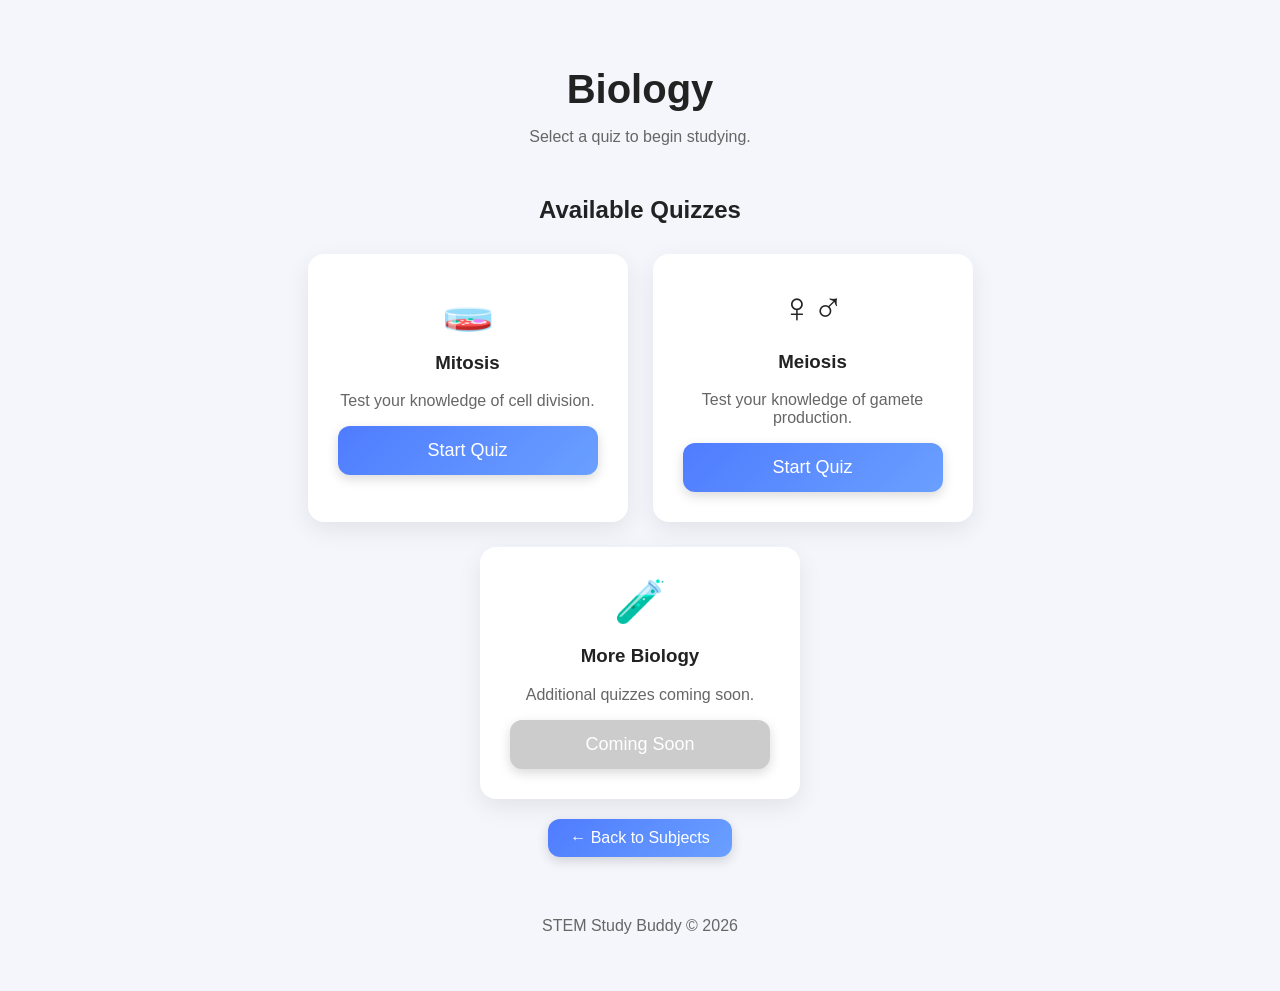
==== biology.html @ d0ca1867 "Overhaul" ====
<!doctype html>

<html lang="en">
  <head>
    <meta charset="UTF-8" />

    <meta name="viewport" content="width=device-width, initial-scale=1.0" />

    <title>Biology | STEM Study Buddy</title>
    <link rel="icon" href="images/favicons/dna.svg" />
    <link rel="stylesheet" href="css/styles.css" />
  </head>

  <body>
    <div class="container">
      <header class="hero">
        <h1>Biology</h1>

        <p>Select a quiz to begin studying.</p>
      </header>

      <h2>Available Quizzes</h2>

      <div class="subject-grid">
        <!-- MITOSIS -->

        <div class="subject-card">
          <div class="subject-icon">🧫</div>

          <h3>Mitosis</h3>

          <p>Test your knowledge of cell division.</p>

          <a href="quiz.html?quiz=biology/mitosis">
            <button class="btn btn-full">Start Quiz</button>
          </a>
        </div>

        <div class="subject-card">
          <div class="subject-icon">♀️♂️</div>

          <h3>Meiosis</h3>

          <p>Test your knowledge of gamete production.</p>

          <a href="quiz.html?quiz=biology/meiosis">
            <button class="btn btn-full">Start Quiz</button>
          </a>
        </div>

        <!-- FUTURE QUIZ -->

        <div class="subject-card">
          <div class="subject-icon">🧪</div>

          <h3>More Biology</h3>

          <p>Additional quizzes coming soon.</p>

          <button class="btn btn-full btn-disabled">Coming Soon</button>
        </div>
      </div>

      <button class="btn btn-small" onclick="location.href = 'index.html'">
        ← Back to Subjects
      </button>

      <footer>
        <p>STEM Study Buddy © 2026</p>
      </footer>
    </div>
  </body>
</html>
---- css/styles.css ----
/* =========================
ROOT THEME VARIABLES
Change colors here only
========================= */

:root{

--primary:#4f7cff;
--primary-light:#6aa0ff;

--inactive:#ccccc8;
--inactive-light:#f5f5f0;

--bg:#f4f6fb;
--card-bg:white;

--text:#222;
--text-light:#666;

--border:#cfd7e6;

--correct:#28c76f;
--incorrect:#ff4d4f;

--radius-lg:16px;
--radius-md:12px;
--radius-sm:8px;

--shadow-card:0 8px 25px rgba(0,0,0,.08);
--shadow-hover:0 15px 35px rgba(0,0,0,.12);
--shadow-btn:0 4px 12px rgba(0,0,0,.15);

--transition:.25s;

}


/* =========================
BASE LAYOUT
========================= */

body{

font-family:
-apple-system,
BlinkMacSystemFont,
"Segoe UI",
Roboto,
sans-serif;

background:var(--bg);

margin:0;

padding:40px;

color:var(--text);

}


.container{

max-width:900px;

margin:auto;

text-align:center;

}


/* =========================
TYPOGRAPHY
========================= */

h1{

font-size:40px;

margin-bottom:10px;

}

h2{

margin-top:40px;

}

p{

color:var(--text-light);

}


/* =========================
HERO
========================= */

.hero{

margin-bottom:50px;

}


/* =========================
SUBJECT GRID
========================= */

.subject-grid{

display:flex;

flex-wrap:wrap;

justify-content:center;

gap:25px;

margin-top:30px;

}


.subject-card{

background:var(--card-bg);

padding:30px;

border-radius:var(--radius-lg);

width:260px;

box-shadow:var(--shadow-card);

transition:var(--transition);

}


.subject-card:hover{

transform:translateY(-6px);

box-shadow:var(--shadow-hover);

}


.subject-icon{

font-size:42px;

margin-bottom:10px;

}


/* =========================
BUTTON SYSTEM
========================= */

.btn{

background:
linear-gradient(
135deg,
var(--primary),
var(--primary-light)
);

color:white;

border:none;

padding:14px 26px;

font-size:18px;

border-radius:var(--radius-md);

cursor:pointer;

box-shadow:var(--shadow-btn);

transition:.2s;

}


.btn:hover{

transform:scale(1.05);

}


.btn:active{

transform:scale(.95);

}


.btn-full{

width:100%;

}


.btn-small{

width:auto;

font-size:16px;

padding:10px 22px;

margin-top:20px;

}


.btn-disabled{

background:#ccc;

cursor:not-allowed;

transform:none;

}


/* =========================
QUIZ AREA
========================= */

.question-area{

margin:40px 0;

display:flex;

justify-content:center;

}


.answer{

display:flex;

flex-direction:column;

align-items:center;

justify-content:center;

background:
linear-gradient(
135deg,
var(--primary),
var(--primary-light)
);

color:white;

padding:24px;

border-radius:var(--radius-lg);

cursor:grab;

min-height:100px;

max-width:600px;

width:100%;

margin:auto;

box-shadow:var(--shadow-btn);

transition:.2s;

gap:10px;

}


.answer.dragging{

opacity:.6;

transform:scale(1.05);

cursor:grabbing;

}


/* prompt container */

#prompt{

display:flex;

flex-direction:column;

align-items:center;

justify-content:center;

gap:12px;

width:100%;

font-size:20px;

font-weight:500;

text-align:center;

}


/* quiz media */

.quiz-image{

max-width:220px;

border-radius:var(--radius-sm);

background:white;

padding:6px;

box-shadow:var(--shadow-card);

}


.image-instruction{

font-size:16px;

opacity:.9;

}


/* =========================
CATEGORY ZONES
========================= */

.categories{

display:flex;

flex-wrap:wrap;

justify-content:center;

gap:15px;

margin-top:30px;

}


.dropzone{

padding:20px;

text-align:center;

border:2px dashed var(--border);

border-radius:var(--radius-md);

font-weight:600;

background:white;

transition:.2s;

max-width:160px;

min-width:140px;

}


.dropzone:hover{

border-color:var(--primary);

background:#e2e6f3;

transform:scale(1.03);

}


.dropzone.dragover{

border-color:var(--primary);

background:#dfe7ff;

transform:scale(1.05);

box-shadow:0 6px 18px rgba(0,0,0,.08);

}


.dropzone.correct{

border-color:var(--correct);

background:#eafff3;

}


.dropzone.incorrect{

border-color:var(--incorrect);

background:#ffecec;

}


/* =========================
PROGRESS
========================= */

.progress-container{

width:100%;

height:10px;

background:#e2e6f3;

border-radius:10px;

overflow:hidden;

margin-bottom:30px;

}


#progress-bar{

height:100%;

width:0%;

background:
linear-gradient(
135deg,
var(--primary),
var(--primary-light)
);

transition:.5s;

}


/* =========================
FEEDBACK
========================= */

#feedback{

margin-top:15px;

font-size:18px;

font-weight:600;

opacity:0;

transition:.3s;

min-height:24px;

}


#feedback.show{

opacity:1;

transform:scale(1.05);

}


/* =========================
SCORE
========================= */

.score{

margin-top:15px;

font-size:18px;

font-weight:600;

}


/* =========================
FINAL SCREEN
========================= */

#final-screen{

margin-top:40px;

}


#final-screen h2{

font-size:28px;

}


#final-screen p{

font-size:22px;

font-weight:600;

}


/* =========================
FOOTER
========================= */

footer{

margin-top:60px;

color:#777;

}


/* =========================
MOBILE
========================= */

@media(max-width:600px){

body{

padding:20px;

}

h1{

font-size:30px;

}

.subject-card{

width:100%;

max-width:320px;

}

.answer{

font-size:18px;

padding:18px;

min-height:90px;

}

.quiz-image{

max-width:180px;

}

.btn{

font-size:16px;

padding:12px;

}

.categories{

gap:10px;

}

.dropzone{

min-width:120px;

padding:16px;

}

}

.dropzone.dragover{

border-color:var(--primary);

background:linear-gradient(
135deg,
#e8edff,
#dfe7ff
);

transform:scale(1.06);

box-shadow:0 10px 22px rgba(79,124,255,.25);

}
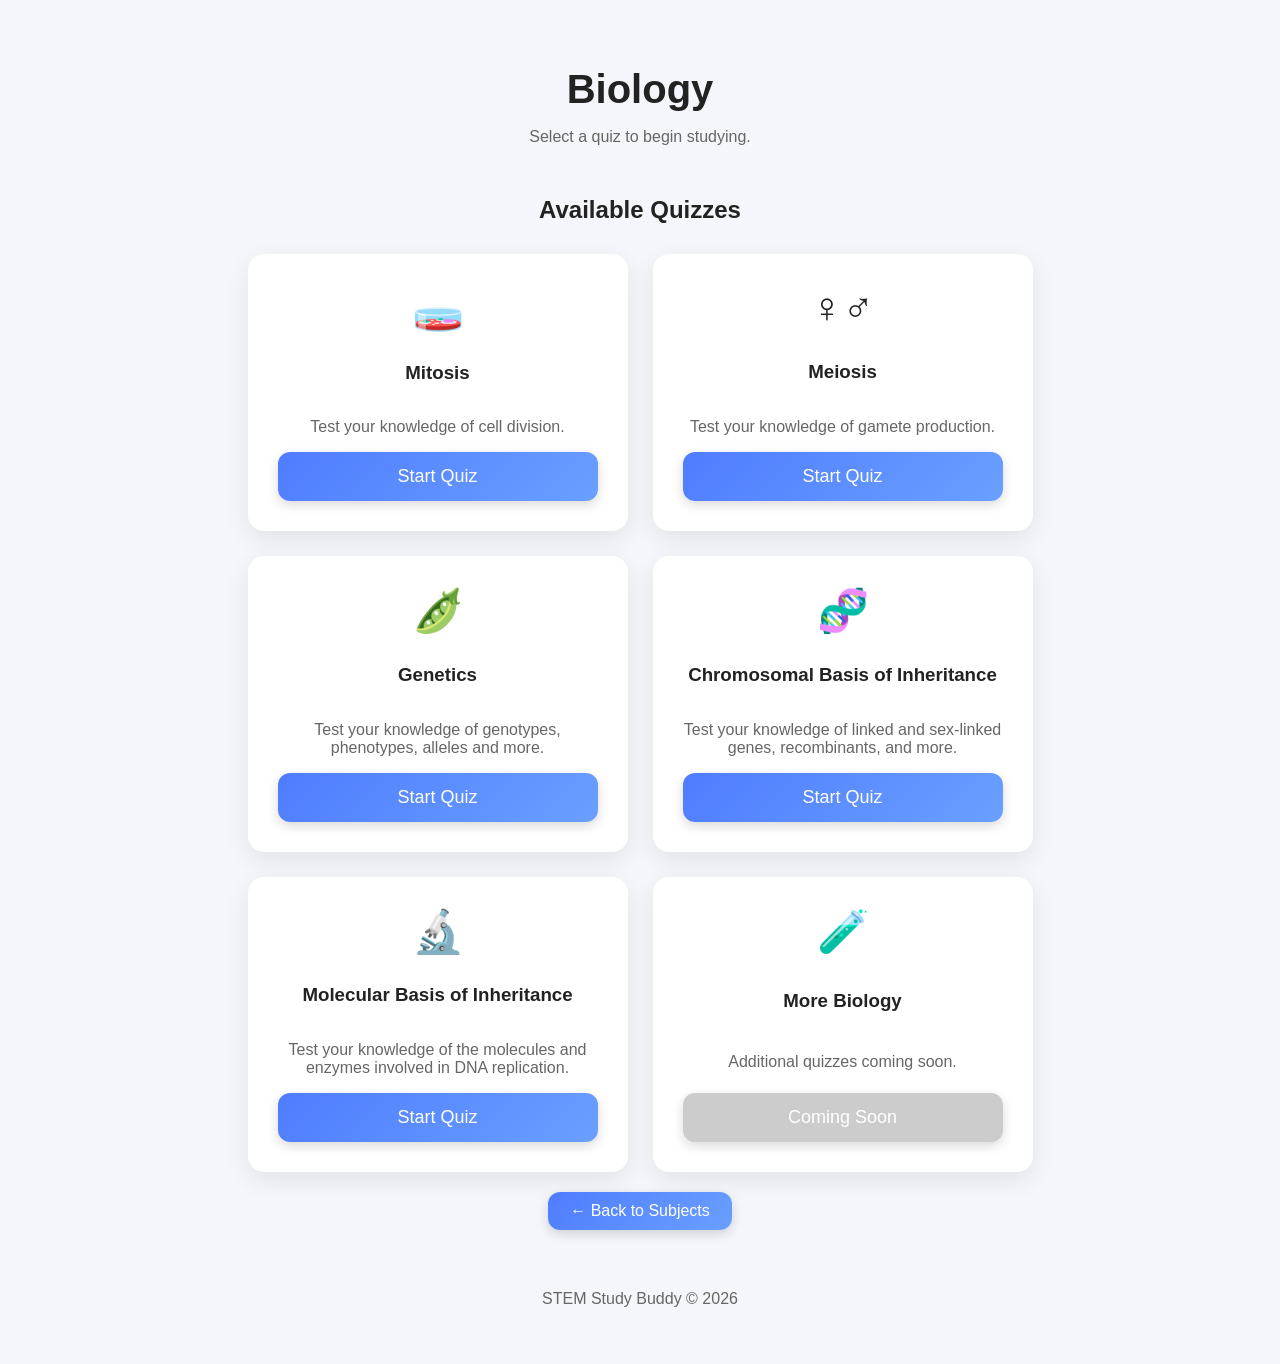
==== commit bc248561: "Quiz additions to mitosis/meiosis and new quizzes for inheritance" ====
--- a/biology.html
+++ b/biology.html
@@ -1,4 +1,4 @@
-<!doctype html>
+<!DOCTYPE html>
 
 <html lang="en">
   <head>
@@ -48,6 +48,47 @@
           </a>
         </div>
 
+        <div class="subject-card">
+          <div class="subject-icon">🫛</div>
+
+          <h3>Genetics</h3>
+
+          <p>Test your knowledge of genotypes, phenotypes, alleles and more.</p>
+
+          <a href="quiz.html?quiz=biology/genetics">
+            <button class="btn btn-full">Start Quiz</button>
+          </a>
+        </div>
+
+        <div class="subject-card">
+          <div class="subject-icon">🧬</div>
+
+          <h3>Chromosomal Basis of Inheritance</h3>
+
+          <p>
+            Test your knowledge of linked and sex-linked genes, recombinants,
+            and more.
+          </p>
+          <a href="quiz.html?quiz=biology/chromosomal_basis_of_inheritance">
+            <button class="btn btn-full">Start Quiz</button>
+          </a>
+        </div>
+
+        <div class="subject-card">
+          <div class="subject-icon">🔬</div>
+
+          <h3>Molecular Basis of Inheritance</h3>
+
+          <p>
+            Test your knowledge of the molecules and enzymes involved in DNA
+            replication.
+          </p>
+
+          <a href="quiz.html?quiz=biology/molecular_basis_of_inheritance">
+            <button class="btn btn-full">Start Quiz</button>
+          </a>
+        </div>
+
         <!-- FUTURE QUIZ -->
 
         <div class="subject-card">
--- a/css/styles.css
+++ b/css/styles.css
@@ -3,645 +3,806 @@
 Change colors here only
 ========================= */
 
-:root{
-
---primary:#4f7cff;
---primary-light:#6aa0ff;
-
---inactive:#ccccc8;
---inactive-light:#f5f5f0;
-
---bg:#f4f6fb;
---card-bg:white;
-
---text:#222;
---text-light:#666;
-
---border:#cfd7e6;
-
---correct:#28c76f;
---incorrect:#ff4d4f;
-
---radius-lg:16px;
---radius-md:12px;
---radius-sm:8px;
-
---shadow-card:0 8px 25px rgba(0,0,0,.08);
---shadow-hover:0 15px 35px rgba(0,0,0,.12);
---shadow-btn:0 4px 12px rgba(0,0,0,.15);
-
---transition:.25s;
-
-}
-
+:root {
+  --primary: #4f7cff;
+  --primary-light: #6aa0ff;
+
+  --inactive: #ccccc8;
+  --inactive-light: #f5f5f0;
+
+  --bg: #f4f6fb;
+  --card-bg: white;
+
+  --text: #222;
+  --text-light: #666;
+
+  --border: #cfd7e6;
+
+  --correct: #28c76f;
+  --incorrect: #ff4d4f;
+
+  --radius-lg: 16px;
+  --radius-md: 12px;
+  --radius-sm: 8px;
+
+  --shadow-card: 0 8px 25px rgba(0, 0, 0, 0.08);
+  --shadow-hover: 0 15px 35px rgba(0, 0, 0, 0.12);
+  --shadow-btn: 0 4px 12px rgba(0, 0, 0, 0.15);
+
+  --transition: 0.25s;
+}
 
 /* =========================
 BASE LAYOUT
 ========================= */
 
-body{
-
-font-family:
--apple-system,
-BlinkMacSystemFont,
-"Segoe UI",
-Roboto,
-sans-serif;
-
-background:var(--bg);
-
-margin:0;
-
-padding:40px;
-
-color:var(--text);
-
-}
-
-
-.container{
-
-max-width:900px;
-
-margin:auto;
-
-text-align:center;
-
-}
-
+body {
+  font-family: -apple-system, BlinkMacSystemFont, "Segoe UI", Roboto, sans-serif;
+
+  background: var(--bg);
+
+  margin: 0;
+
+  padding: 40px;
+
+  color: var(--text);
+}
+
+.container {
+  max-width: 1300px;
+
+  margin: auto;
+
+  padding: 0 20px;
+
+  text-align: center;
+}
 
 /* =========================
 TYPOGRAPHY
 ========================= */
 
-h1{
-
-font-size:40px;
-
-margin-bottom:10px;
-
-}
-
-h2{
-
-margin-top:40px;
-
-}
-
-p{
-
-color:var(--text-light);
-
-}
-
+h1 {
+  font-size: 40px;
+
+  margin-bottom: 10px;
+}
+
+h2 {
+  margin-top: 40px;
+}
+
+p {
+  color: var(--text-light);
+}
 
 /* =========================
 HERO
 ========================= */
 
-.hero{
-
-margin-bottom:50px;
-
-}
-
+.hero {
+  margin-bottom: 50px;
+}
 
 /* =========================
 SUBJECT GRID
 ========================= */
 
-.subject-grid{
-
-display:flex;
-
-flex-wrap:wrap;
-
-justify-content:center;
-
-gap:25px;
-
-margin-top:30px;
-
-}
-
-
-.subject-card{
-
-background:var(--card-bg);
-
-padding:30px;
-
-border-radius:var(--radius-lg);
-
-width:260px;
-
-box-shadow:var(--shadow-card);
-
-transition:var(--transition);
-
-}
-
-
-.subject-card:hover{
-
-transform:translateY(-6px);
-
-box-shadow:var(--shadow-hover);
-
-}
-
-
-.subject-icon{
-
-font-size:42px;
-
-margin-bottom:10px;
-
-}
-
+.subject-grid {
+  display: flex;
+
+  flex-wrap: wrap;
+
+  justify-content: center;
+
+  gap: 25px;
+
+  margin-top: 30px;
+
+  flex-grow: 1;
+}
+
+.subject-card {
+  background: var(--card-bg);
+
+  padding: 30px;
+
+  border-radius: var(--radius-lg);
+
+  width: 100%;
+
+  max-width: 320px;
+
+  box-shadow: var(--shadow-card);
+
+  transition: var(--transition);
+
+  display: flex;
+
+  flex-direction: column;
+
+  justify-content: space-between;
+}
+
+.subject-card:hover {
+  transform: translateY(-6px);
+
+  box-shadow: var(--shadow-hover);
+}
+
+.subject-icon {
+  font-size: 42px;
+
+  margin-bottom: 10px;
+}
 
 /* =========================
 BUTTON SYSTEM
 ========================= */
 
-.btn{
-
-background:
-linear-gradient(
-135deg,
-var(--primary),
-var(--primary-light)
-);
-
-color:white;
-
-border:none;
-
-padding:14px 26px;
-
-font-size:18px;
-
-border-radius:var(--radius-md);
-
-cursor:pointer;
-
-box-shadow:var(--shadow-btn);
-
-transition:.2s;
-
-}
-
-
-.btn:hover{
-
-transform:scale(1.05);
-
-}
-
-
-.btn:active{
-
-transform:scale(.95);
-
-}
-
-
-.btn-full{
-
-width:100%;
-
-}
-
-
-.btn-small{
-
-width:auto;
-
-font-size:16px;
-
-padding:10px 22px;
-
-margin-top:20px;
-
-}
-
-
-.btn-disabled{
-
-background:#ccc;
-
-cursor:not-allowed;
-
-transform:none;
-
-}
-
+.btn {
+  background: linear-gradient(135deg, var(--primary), var(--primary-light));
+
+  color: white;
+
+  border: none;
+
+  padding: 14px 26px;
+
+  font-size: 18px;
+
+  border-radius: var(--radius-md);
+
+  cursor: pointer;
+
+  box-shadow: var(--shadow-btn);
+
+  transition: 0.2s;
+}
+
+.btn:hover {
+  transform: scale(1.05);
+}
+
+.btn:active {
+  transform: scale(0.95);
+}
+
+.btn-full {
+  width: 100%;
+}
+
+.btn-small {
+  width: auto;
+
+  font-size: 16px;
+
+  padding: 10px 22px;
+
+  margin-top: 20px;
+}
+
+.btn-small:disabled {
+  background: linear-gradient(135deg, var(--inactive), var(--inactive-light));
+  color: rgb(255, 255, 255);
+  cursor: not-allowed;
+  transform: none;
+}
+
+.btn-disabled {
+  background: #ccc;
+
+  cursor: not-allowed;
+
+  transform: none;
+}
 
 /* =========================
 QUIZ AREA
 ========================= */
 
-.question-area{
-
-margin:40px 0;
-
-display:flex;
-
-justify-content:center;
-
-}
-
-
-.answer{
-
-display:flex;
-
-flex-direction:column;
-
-align-items:center;
-
-justify-content:center;
-
-background:
-linear-gradient(
-135deg,
-var(--primary),
-var(--primary-light)
-);
-
-color:white;
-
-padding:24px;
-
-border-radius:var(--radius-lg);
-
-cursor:grab;
-
-min-height:100px;
-
-max-width:600px;
-
-width:100%;
-
-margin:auto;
-
-box-shadow:var(--shadow-btn);
-
-transition:.2s;
-
-gap:10px;
-
-}
-
-
-.answer.dragging{
-
-opacity:.6;
-
-transform:scale(1.05);
-
-cursor:grabbing;
-
-}
-
-
-/* prompt container */
-
-#prompt{
-
-display:flex;
-
-flex-direction:column;
-
-align-items:center;
-
-justify-content:center;
-
-gap:12px;
-
-width:100%;
-
-font-size:20px;
-
-font-weight:500;
-
-text-align:center;
-
-}
-
+.question-area {
+  margin: 40px 0;
+
+  display: flex;
+
+  justify-content: center;
+}
+
+/* NEW PROMPT CONTAINER */
+
+#prompt-container {
+  display: flex;
+
+  justify-content: center;
+
+  margin-bottom: 20px;
+
+  align-items: center;
+
+  justify-content: center;
+
+  background: linear-gradient(135deg, var(--primary), var(--primary-light));
+
+  color: white;
+
+  padding: 24px;
+
+  border-radius: var(--radius-lg);
+
+  cursor: grab;
+
+  min-height: 100px;
+
+  max-width: 600px;
+
+  width: 100%;
+
+  margin: 0;
+
+  box-shadow: var(--shadow-btn);
+
+  transition: 0.2s;
+
+  gap: 10px;
+}
+
+#prompt {
+  display: flex;
+
+  flex-direction: column;
+
+  align-items: center;
+
+  justify-content: center;
+
+  gap: 12px;
+
+  width: 100%;
+
+  font-size: 20px;
+
+  font-weight: 500;
+
+  text-align: center;
+
+  max-width: 600px;
+}
+
+.instruction-container {
+  display: flex;
+
+  justify-content: center;
+}
+
+#instruction-text {
+  font-size: 16px;
+
+  font-weight: 500;
+
+  text-align: center;
+
+  max-width: 600px;
+}
+
+.draggable-text {
+  font-size: 20px;
+
+  font-weight: 500;
+
+  line-height: 1.4;
+}
+
+#interaction-area {
+  display: flex;
+
+  justify-content: center;
+
+  min-height: 110px;
+}
+
+.answer {
+  display: flex;
+
+  flex-direction: column;
+
+  align-items: center;
+
+  justify-content: center;
+
+  background: linear-gradient(135deg, var(--primary), var(--primary-light));
+
+  color: white;
+
+  padding: 24px;
+
+  border-radius: var(--radius-lg);
+
+  cursor: grab;
+
+  min-height: 50px;
+
+  min-width: 150px;
+
+  max-width: 600px;
+
+  width: 100%;
+
+  margin: 0;
+
+  box-shadow: var(--shadow-btn);
+
+  transition: 0.2s;
+
+  gap: 10px;
+}
+
+.answer.dragging {
+  opacity: 0.6;
+
+  transform: scale(1.05);
+
+  cursor: grabbing;
+}
+
+.answer.hidden {
+  display: none;
+}
+
+.answer.static {
+  cursor: default;
+
+  background: var(--inactive-light);
+
+  color: var(--text);
+
+  box-shadow: var(--shadow-card);
+}
+
+.answer.static:hover {
+  transform: none;
+}
 
 /* quiz media */
 
-.quiz-image{
-
-max-width:220px;
-
-border-radius:var(--radius-sm);
-
-background:white;
-
-padding:6px;
-
-box-shadow:var(--shadow-card);
-
-}
-
-
-.image-instruction{
-
-font-size:16px;
-
-opacity:.9;
-
-}
-
+.quiz-image {
+  max-width: 220px;
+
+  border-radius: var(--radius-sm);
+
+  background: white;
+
+  padding: 6px;
+
+  box-shadow: var(--shadow-card);
+}
+
+.image-instruction {
+  font-size: 16px;
+
+  opacity: 0.9;
+}
 
 /* =========================
 CATEGORY ZONES
 ========================= */
 
-.categories{
-
-display:flex;
-
-flex-wrap:wrap;
-
-justify-content:center;
-
-gap:15px;
-
-margin-top:30px;
-
-}
-
-
-.dropzone{
-
-padding:20px;
-
-text-align:center;
-
-border:2px dashed var(--border);
-
-border-radius:var(--radius-md);
-
-font-weight:600;
-
-background:white;
-
-transition:.2s;
-
-max-width:160px;
-
-min-width:140px;
-
-}
-
-
-.dropzone:hover{
-
-border-color:var(--primary);
-
-background:#e2e6f3;
-
-transform:scale(1.03);
-
-}
-
-
-.dropzone.dragover{
-
-border-color:var(--primary);
-
-background:#dfe7ff;
-
-transform:scale(1.05);
-
-box-shadow:0 6px 18px rgba(0,0,0,.08);
-
-}
-
-
-.dropzone.correct{
-
-border-color:var(--correct);
-
-background:#eafff3;
-
-}
-
-
-.dropzone.incorrect{
-
-border-color:var(--incorrect);
-
-background:#ffecec;
-
-}
-
+.categories {
+  display: flex;
+
+  flex-wrap: wrap;
+
+  justify-content: center;
+
+  gap: 15px;
+
+  margin-top: 30px;
+}
+
+.dropzone {
+  padding: 20px;
+
+  text-align: center;
+
+  border: 2px dashed var(--border);
+
+  border-radius: var(--radius-md);
+
+  font-weight: 600;
+
+  background: white;
+
+  transition: 0.2s;
+
+  max-width: 160px;
+
+  min-width: 140px;
+}
+
+.dropzone:hover {
+  border-color: var(--primary);
+
+  background: #e2e6f3;
+
+  transform: scale(1.03);
+}
+
+.dropzone.dragover {
+  border-color: var(--primary);
+
+  background: #dfe7ff;
+
+  transform: scale(1.05);
+
+  box-shadow: 0 6px 18px rgba(0, 0, 0, 0.08);
+}
+
+.dropzone.correct {
+  border-color: var(--correct);
+
+  background: #eafff3;
+}
+
+.dropzone.incorrect {
+  border-color: var(--incorrect);
+
+  background: #ffecec;
+}
 
 /* =========================
 PROGRESS
 ========================= */
 
-.progress-container{
-
-width:100%;
-
-height:10px;
-
-background:#e2e6f3;
-
-border-radius:10px;
-
-overflow:hidden;
-
-margin-bottom:30px;
-
-}
-
-
-#progress-bar{
-
-height:100%;
-
-width:0%;
-
-background:
-linear-gradient(
-135deg,
-var(--primary),
-var(--primary-light)
-);
-
-transition:.5s;
-
-}
-
+.progress-container {
+  width: 100%;
+
+  height: 10px;
+
+  background: #e2e6f3;
+
+  border-radius: 10px;
+
+  overflow: hidden;
+
+  margin-bottom: 30px;
+}
+
+#progress-bar {
+  height: 100%;
+
+  width: 0%;
+
+  background: linear-gradient(135deg, var(--primary), var(--primary-light));
+
+  transition: 0.5s;
+}
 
 /* =========================
 FEEDBACK
 ========================= */
 
-#feedback{
-
-margin-top:15px;
-
-font-size:18px;
-
-font-weight:600;
-
-opacity:0;
-
-transition:.3s;
-
-min-height:24px;
-
-}
-
-
-#feedback.show{
-
-opacity:1;
-
-transform:scale(1.05);
-
-}
-
+#feedback {
+  margin-top: 15px;
+
+  font-size: 18px;
+
+  font-weight: 600;
+
+  opacity: 0;
+
+  transition: 0.3s;
+
+  min-height: 24px;
+}
+
+#feedback.show {
+  opacity: 1;
+
+  transform: scale(1.05);
+}
 
 /* =========================
 SCORE
 ========================= */
 
-.score{
-
-margin-top:15px;
-
-font-size:18px;
-
-font-weight:600;
-
-}
-
+.score {
+  margin-top: 15px;
+
+  font-size: 18px;
+
+  font-weight: 600;
+}
 
 /* =========================
 FINAL SCREEN
 ========================= */
 
-#final-screen{
-
-margin-top:40px;
-
-}
-
-
-#final-screen h2{
-
-font-size:28px;
-
-}
-
-
-#final-screen p{
-
-font-size:22px;
-
-font-weight:600;
-
-}
-
+#final-screen {
+  margin-top: 40px;
+}
+
+#final-screen h2 {
+  font-size: 28px;
+}
+
+#final-screen p {
+  font-size: 22px;
+
+  font-weight: 600;
+}
 
 /* =========================
 FOOTER
 ========================= */
 
-footer{
-
-margin-top:60px;
-
-color:#777;
-
-}
-
+footer {
+  margin-top: 60px;
+
+  color: #777;
+}
 
 /* =========================
 MOBILE
 ========================= */
 
-@media(max-width:600px){
-
-body{
-
-padding:20px;
-
-}
-
-h1{
-
-font-size:30px;
-
-}
-
-.subject-card{
-
-width:100%;
-
-max-width:320px;
-
-}
-
-.answer{
-
-font-size:18px;
-
-padding:18px;
-
-min-height:90px;
-
-}
-
-.quiz-image{
-
-max-width:180px;
-
-}
-
-.btn{
-
-font-size:16px;
-
-padding:12px;
-
-}
-
-.categories{
-
-gap:10px;
-
-}
-
-.dropzone{
-
-min-width:120px;
-
-padding:16px;
-
-}
-
-}
-
-.dropzone.dragover{
-
-border-color:var(--primary);
-
-background:linear-gradient(
-135deg,
-#e8edff,
-#dfe7ff
-);
-
-transform:scale(1.06);
-
-box-shadow:0 10px 22px rgba(79,124,255,.25);
-
-}+@media (max-width: 600px) {
+  body {
+    padding: 20px;
+  }
+
+  h1 {
+    font-size: 30px;
+  }
+
+  .answer {
+    font-size: 18px;
+
+    padding: 18px;
+
+    min-height: 90px;
+  }
+
+  .quiz-image {
+    max-width: 180px;
+  }
+
+  .btn {
+    font-size: 16px;
+
+    padding: 12px;
+  }
+
+  .categories {
+    gap: 10px;
+  }
+
+  .dropzone {
+    min-width: 120px;
+
+    padding: 16px;
+  }
+}
+
+.dropzone.dragover {
+  border-color: var(--primary);
+
+  background: linear-gradient(135deg, #e8edff, #dfe7ff);
+
+  transform: scale(1.06);
+
+  box-shadow: 0 10px 22px rgba(79, 124, 255, 0.25);
+}
+
+.mc-option {
+  display: block;
+
+  width: 100%;
+
+  max-width: 520px;
+
+  margin: 10px auto;
+
+  padding: 18px;
+
+  font-size: 18px;
+
+  background: white;
+
+  border: 2px solid var(--border);
+
+  border-radius: var(--radius-md);
+
+  cursor: pointer;
+
+  transition: 0.2s;
+
+  box-shadow: var(--shadow-card);
+}
+
+.mc-option:hover {
+  border-color: var(--primary);
+
+  background: #eef2ff;
+
+  transform: scale(1.03);
+}
+
+.mc-option.correct {
+  border-color: var(--correct);
+
+  background: #eafff3;
+}
+
+.mc-option.incorrect {
+  border-color: var(--incorrect);
+
+  background: #ffecec;
+}
+
+/* =========================
+SCIENCE LOADING SCREEN
+========================= */
+
+#loading-screen {
+  position: fixed;
+
+  top: 0;
+
+  left: 0;
+
+  width: 100%;
+
+  height: 100%;
+
+  background: var(--bg);
+
+  display: flex;
+
+  flex-direction: column;
+
+  align-items: center;
+
+  justify-content: center;
+
+  z-index: 999;
+
+  transition: 0.45s ease;
+}
+
+/* fade out */
+
+#loading-screen.hidden {
+  opacity: 0;
+
+  pointer-events: none;
+}
+
+/* loader container */
+
+.science-loader {
+  position: relative;
+
+  width: 90px;
+
+  height: 90px;
+
+  margin-bottom: 25px;
+
+  display: flex;
+
+  align-items: center;
+
+  justify-content: center;
+}
+
+/* spinner ring */
+
+.loader-ring {
+  position: absolute;
+
+  width: 90px;
+
+  height: 90px;
+
+  border-radius: 50%;
+
+  border: 6px solid #e2e6f3;
+
+  border-top: 6px solid var(--primary);
+
+  border-right: 6px solid var(--primary-light);
+
+  animation: spin 1.4s linear infinite;
+
+  box-shadow: 0 0 18px rgba(79, 124, 255, 0.15),
+    inset 0 0 12px rgba(79, 124, 255, 0.08);
+}
+
+/* center emoji */
+
+.science-emoji {
+  font-size: 40px;
+
+  z-index: 2;
+
+  animation: float 1.8s ease-in-out infinite, glow 2s ease-in-out infinite;
+}
+
+/* loading text */
+
+.loading-text {
+  font-size: 18px;
+
+  color: var(--text-light);
+
+  font-weight: 500;
+
+  letter-spacing: 0.3px;
+
+  animation: fadePulse 2.2s ease-in-out infinite;
+}
+
+/* =========================
+ANIMATIONS
+========================= */
+
+@keyframes spin {
+  to {
+    transform: rotate(360deg);
+  }
+}
+
+/* gentle float */
+
+@keyframes float {
+  0% {
+    transform: translateY(0px);
+  }
+
+  50% {
+    transform: translateY(-7px);
+  }
+
+  100% {
+    transform: translateY(0px);
+  }
+}
+
+/* glow pulse */
+
+@keyframes glow {
+  0% {
+    transform: scale(0.95);
+
+    text-shadow: 0 0 0px transparent;
+  }
+
+  50% {
+    transform: scale(1.12);
+
+    text-shadow: 0 0 22px rgba(79, 124, 255, 0.55),
+      0 0 42px rgba(79, 124, 255, 0.25);
+  }
+
+  100% {
+    transform: scale(0.95);
+
+    text-shadow: 0 0 0px transparent;
+  }
+}
+
+/* text breathing */
+
+@keyframes fadePulse {
+  0% {
+    opacity: 0.5;
+  }
+
+  50% {
+    opacity: 1;
+  }
+
+  100% {
+    opacity: 0.5;
+  }
+}
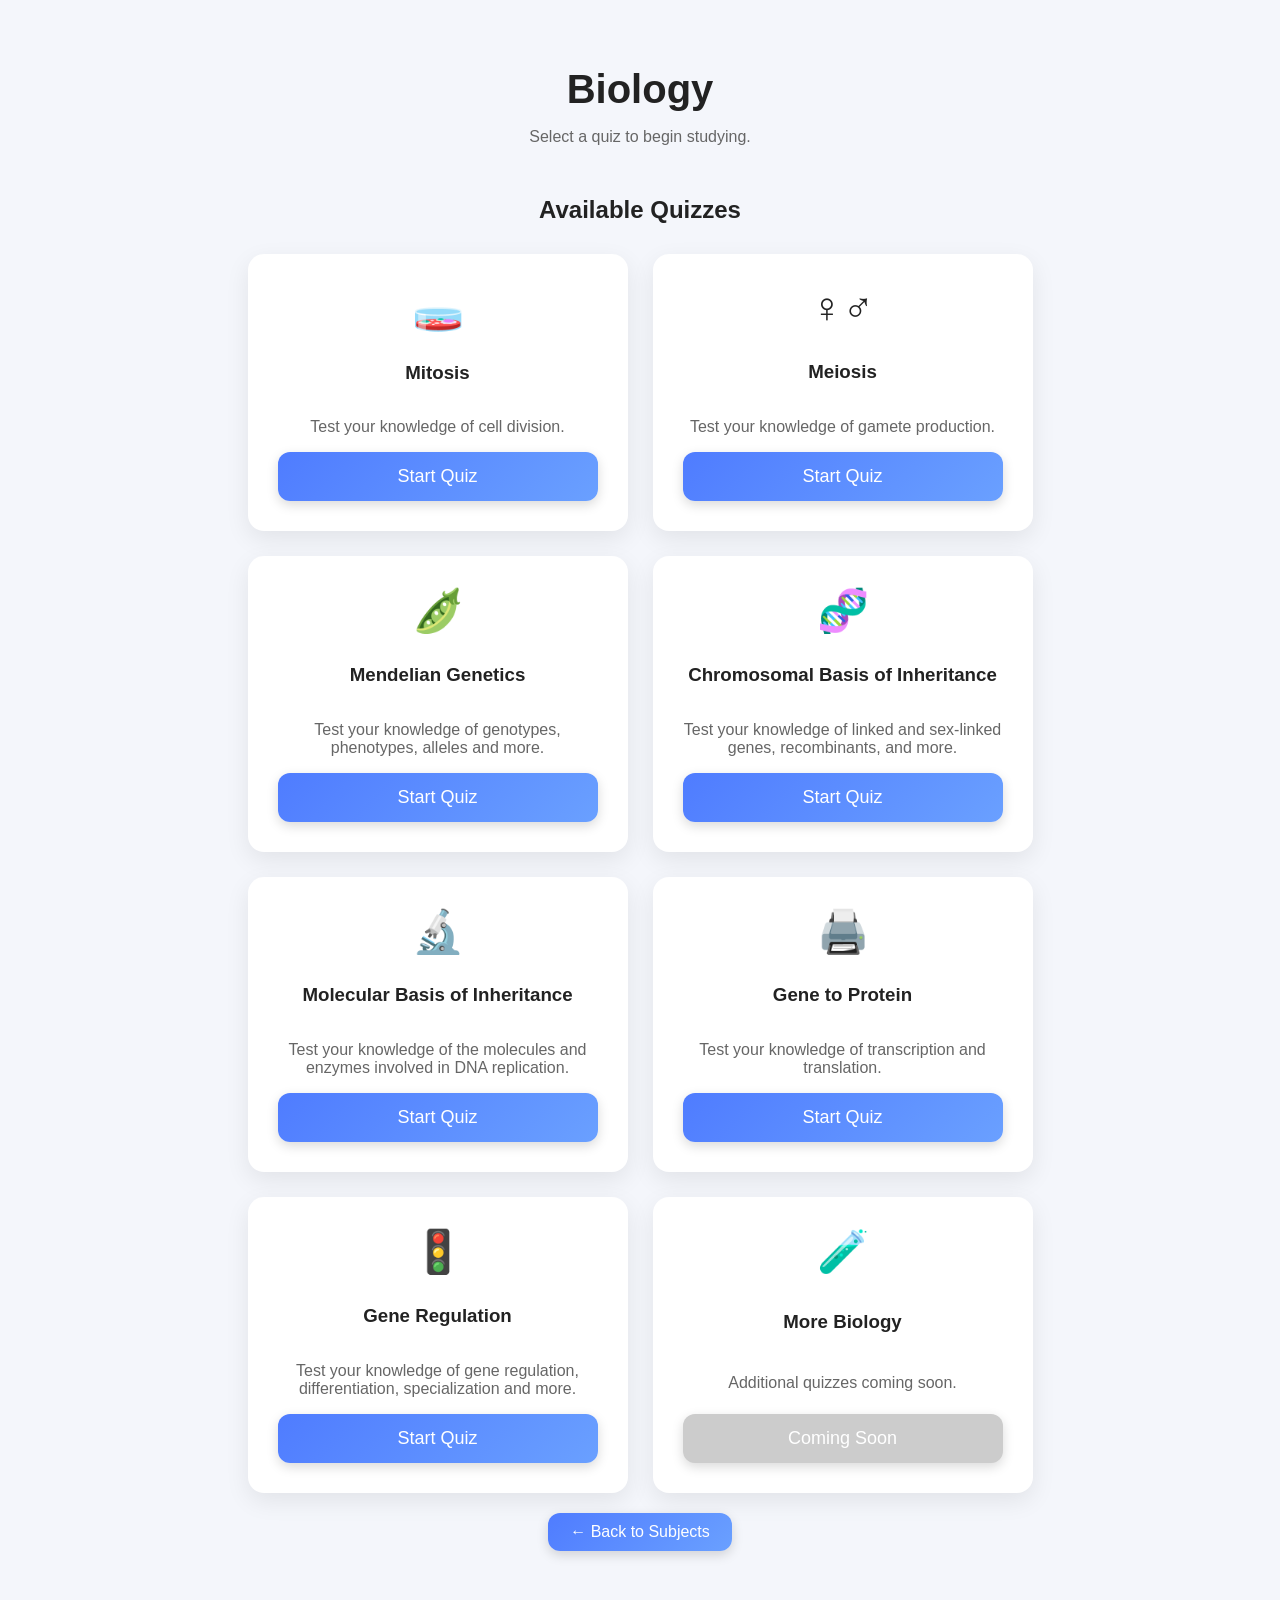
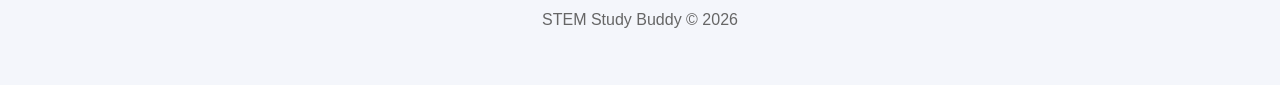
==== commit 6565bbb6: "Merge pull request #5 from fpetrini15/gene_expression_quizzes New gene expression quizzes" ====
--- a/biology.html
+++ b/biology.html
@@ -2,6 +2,19 @@
 
 <html lang="en">
   <head>
+    <!-- Google tag (gtag.js) -->
+    <script
+      async
+      src="https://www.googletagmanager.com/gtag/js?id=G-T3NE3G0PNN"
+    ></script>
+    <script>
+      window.dataLayer = window.dataLayer || [];
+      function gtag() {
+        dataLayer.push(arguments);
+      }
+      gtag("js", new Date());
+      gtag("config", "G-T3NE3G0PNN");
+    </script>
     <meta charset="UTF-8" />
 
     <meta name="viewport" content="width=device-width, initial-scale=1.0" />
@@ -51,7 +64,7 @@
         <div class="subject-card">
           <div class="subject-icon">🫛</div>
 
-          <h3>Genetics</h3>
+          <h3>Mendelian Genetics</h3>
 
           <p>Test your knowledge of genotypes, phenotypes, alleles and more.</p>
 
@@ -89,6 +102,32 @@
           </a>
         </div>
 
+        <div class="subject-card">
+          <div class="subject-icon">🖨️</div>
+
+          <h3>Gene to Protein</h3>
+
+          <p>Test your knowledge of transcription and translation.</p>
+
+          <a href="quiz.html?quiz=biology/gene_expression">
+            <button class="btn btn-full">Start Quiz</button>
+          </a>
+        </div>
+
+        <div class="subject-card">
+          <div class="subject-icon">🚦</div>
+
+          <h3>Gene Regulation</h3>
+
+          <p>
+            Test your knowledge of gene regulation, differentiation,
+            specialization and more.
+          </p>
+
+          <a href="quiz.html?quiz=biology/regulation_of_gene_expression">
+            <button class="btn btn-full">Start Quiz</button>
+          </a>
+        </div>
         <!-- FUTURE QUIZ -->
 
         <div class="subject-card">
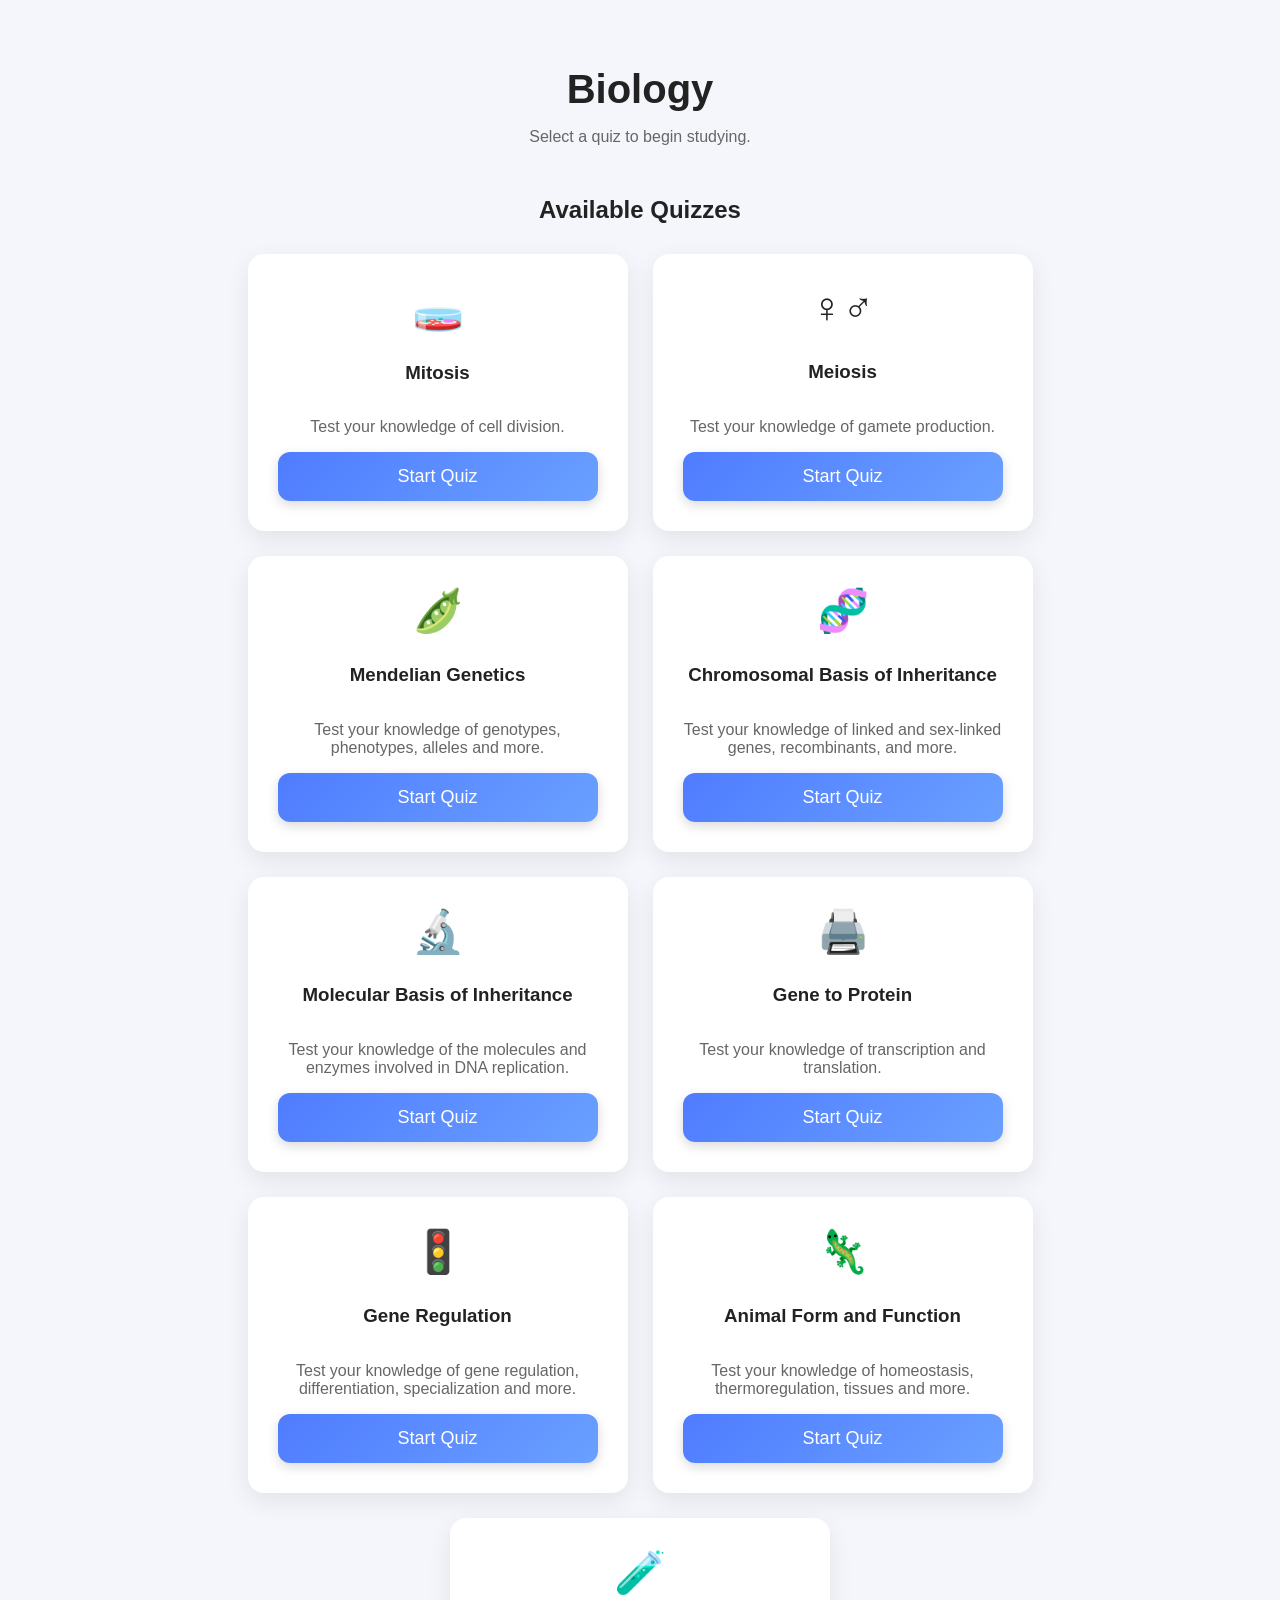
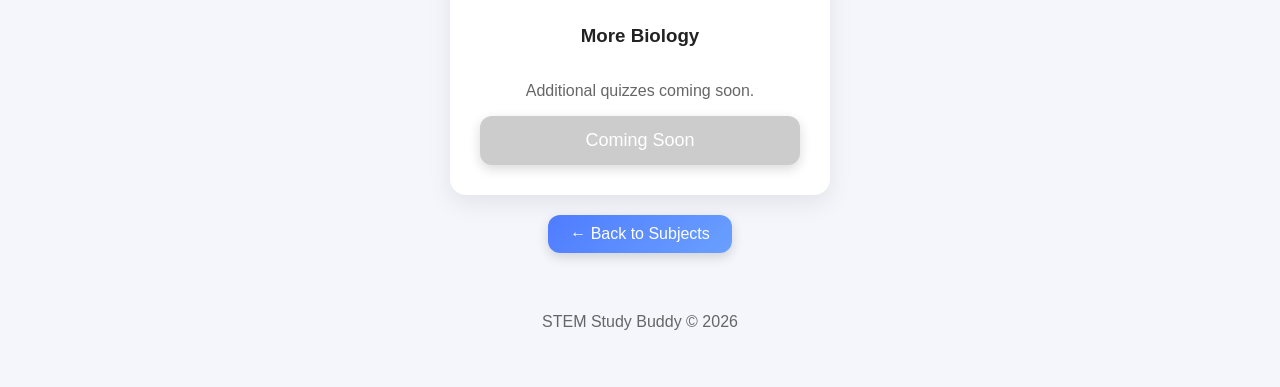
==== commit ec311ffc: "Animal Form and Function Quiz" ====
--- a/biology.html
+++ b/biology.html
@@ -128,6 +128,22 @@
             <button class="btn btn-full">Start Quiz</button>
           </a>
         </div>
+
+        <div class="subject-card">
+          <div class="subject-icon">🦎</div>
+
+          <h3>Animal Form and Function</h3>
+
+          <p>
+            Test your knowledge of homeostasis, thermoregulation, tissues and
+            more.
+          </p>
+
+          <a href="quiz.html?quiz=biology/animal_form_and_function">
+            <button class="btn btn-full">Start Quiz</button>
+          </a>
+        </div>
+
         <!-- FUTURE QUIZ -->
 
         <div class="subject-card">
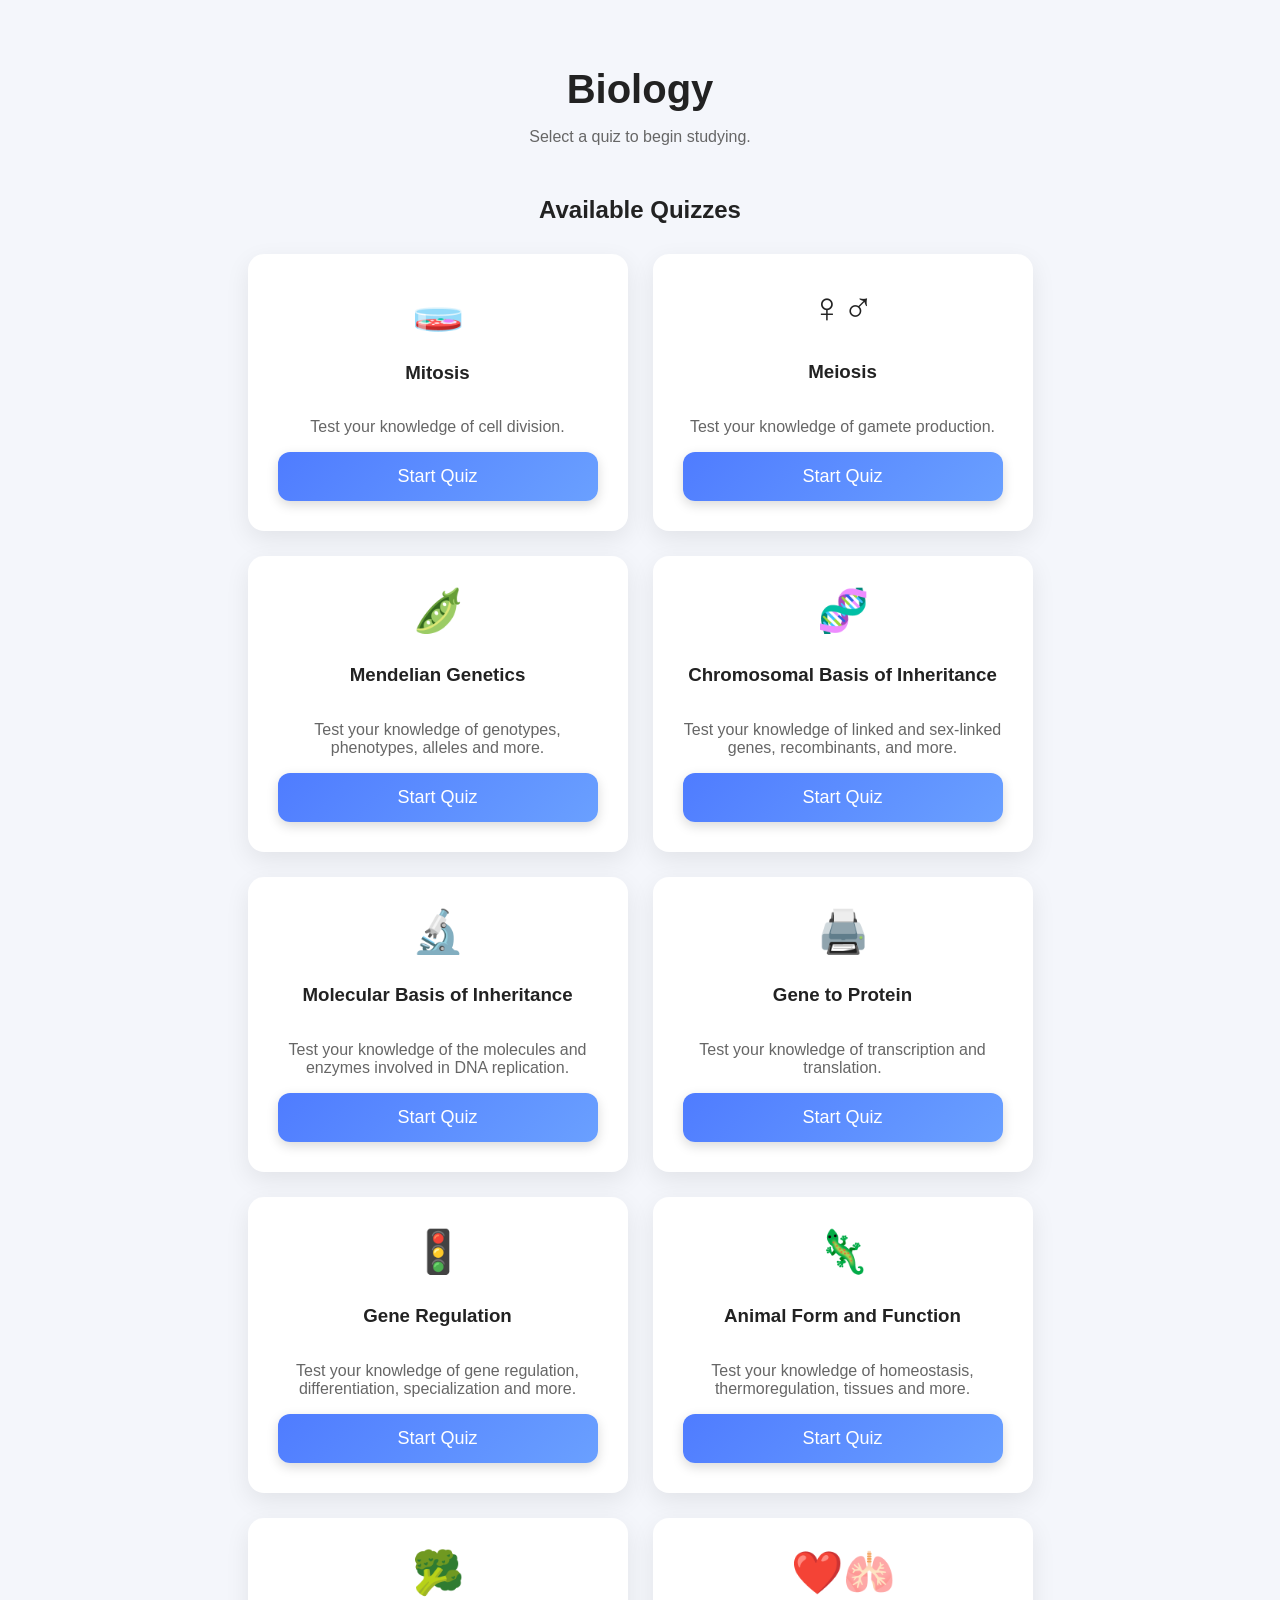
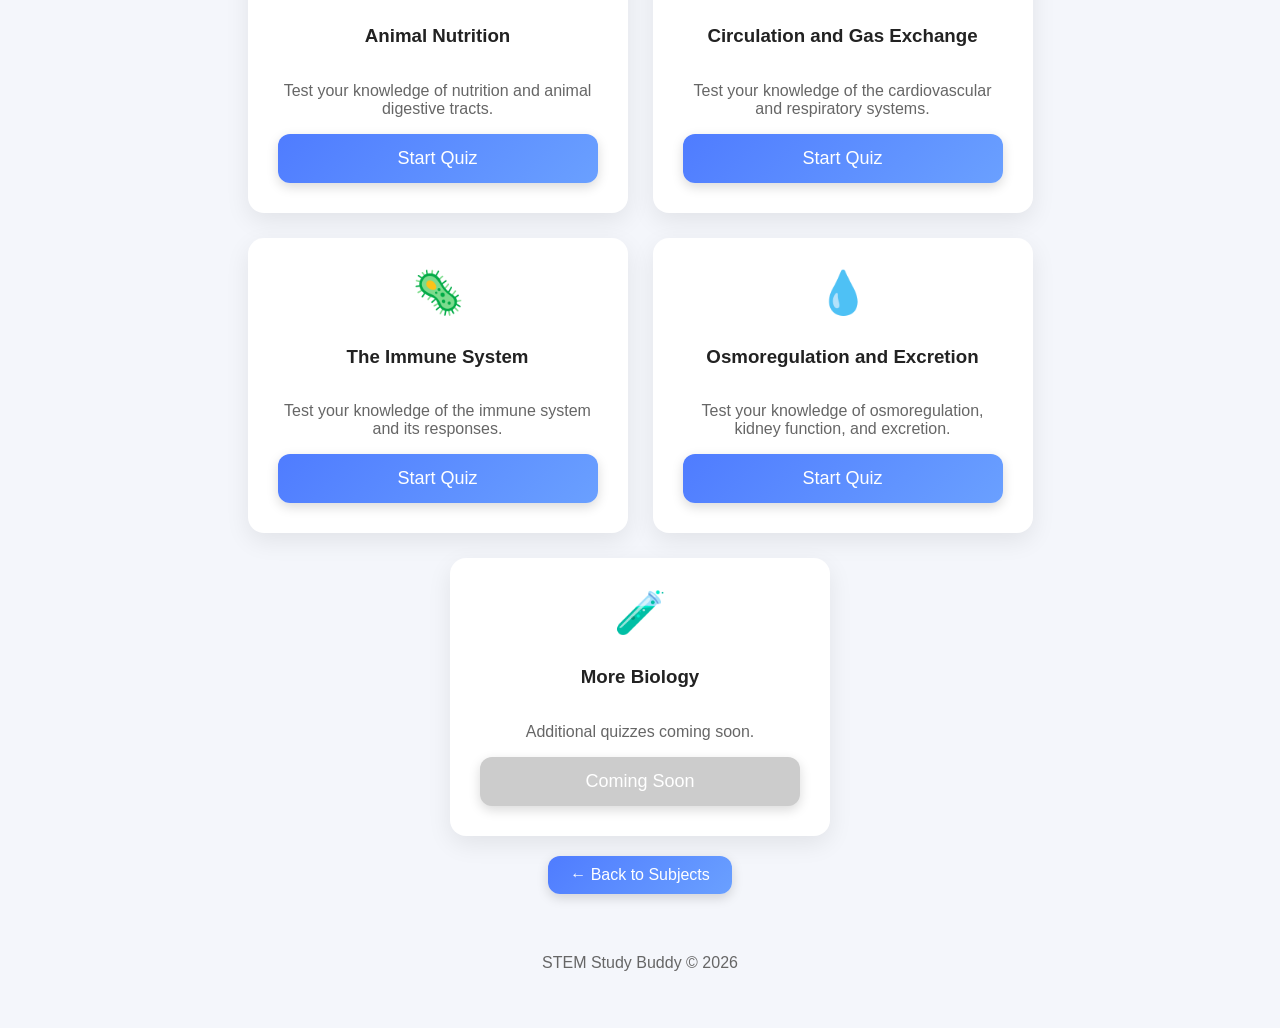
==== commit 1461c2f9: "Pre-final quizzes Pt 1" ====
--- a/biology.html
+++ b/biology.html
@@ -1,4 +1,4 @@
-<!DOCTYPE html>
+<!doctype html>
 
 <html lang="en">
   <head>
@@ -144,6 +144,59 @@
           </a>
         </div>
 
+        <div class="subject-card">
+          <div class="subject-icon">🥦</div>
+
+          <h3>Animal Nutrition</h3>
+
+          <p>Test your knowledge of nutrition and animal digestive tracts.</p>
+
+          <a href="quiz.html?quiz=biology/animal_nutrition">
+            <button class="btn btn-full">Start Quiz</button>
+          </a>
+        </div>
+
+        <div class="subject-card">
+          <div class="subject-icon">❤️🫁</div>
+
+          <h3>Circulation and Gas Exchange</h3>
+
+          <p>
+            Test your knowledge of the cardiovascular and respiratory systems.
+          </p>
+
+          <a href="quiz.html?quiz=biology/circulation_and_gas_exchange">
+            <button class="btn btn-full">Start Quiz</button>
+          </a>
+        </div>
+
+        <div class="subject-card">
+          <div class="subject-icon">🦠</div>
+
+          <h3>The Immune System</h3>
+
+          <p>Test your knowledge of the immune system and its responses.</p>
+
+          <a href="quiz.html?quiz=biology/immune_system">
+            <button class="btn btn-full">Start Quiz</button>
+          </a>
+        </div>
+
+        <div class="subject-card">
+          <div class="subject-icon">💧</div>
+
+          <h3>Osmoregulation and Excretion</h3>
+
+          <p>
+            Test your knowledge of osmoregulation, kidney function, and
+            excretion.
+          </p>
+
+          <a href="quiz.html?quiz=biology/osmoregulation_and_excretion">
+            <button class="btn btn-full">Start Quiz</button>
+          </a>
+        </div>
+
         <!-- FUTURE QUIZ -->
 
         <div class="subject-card">
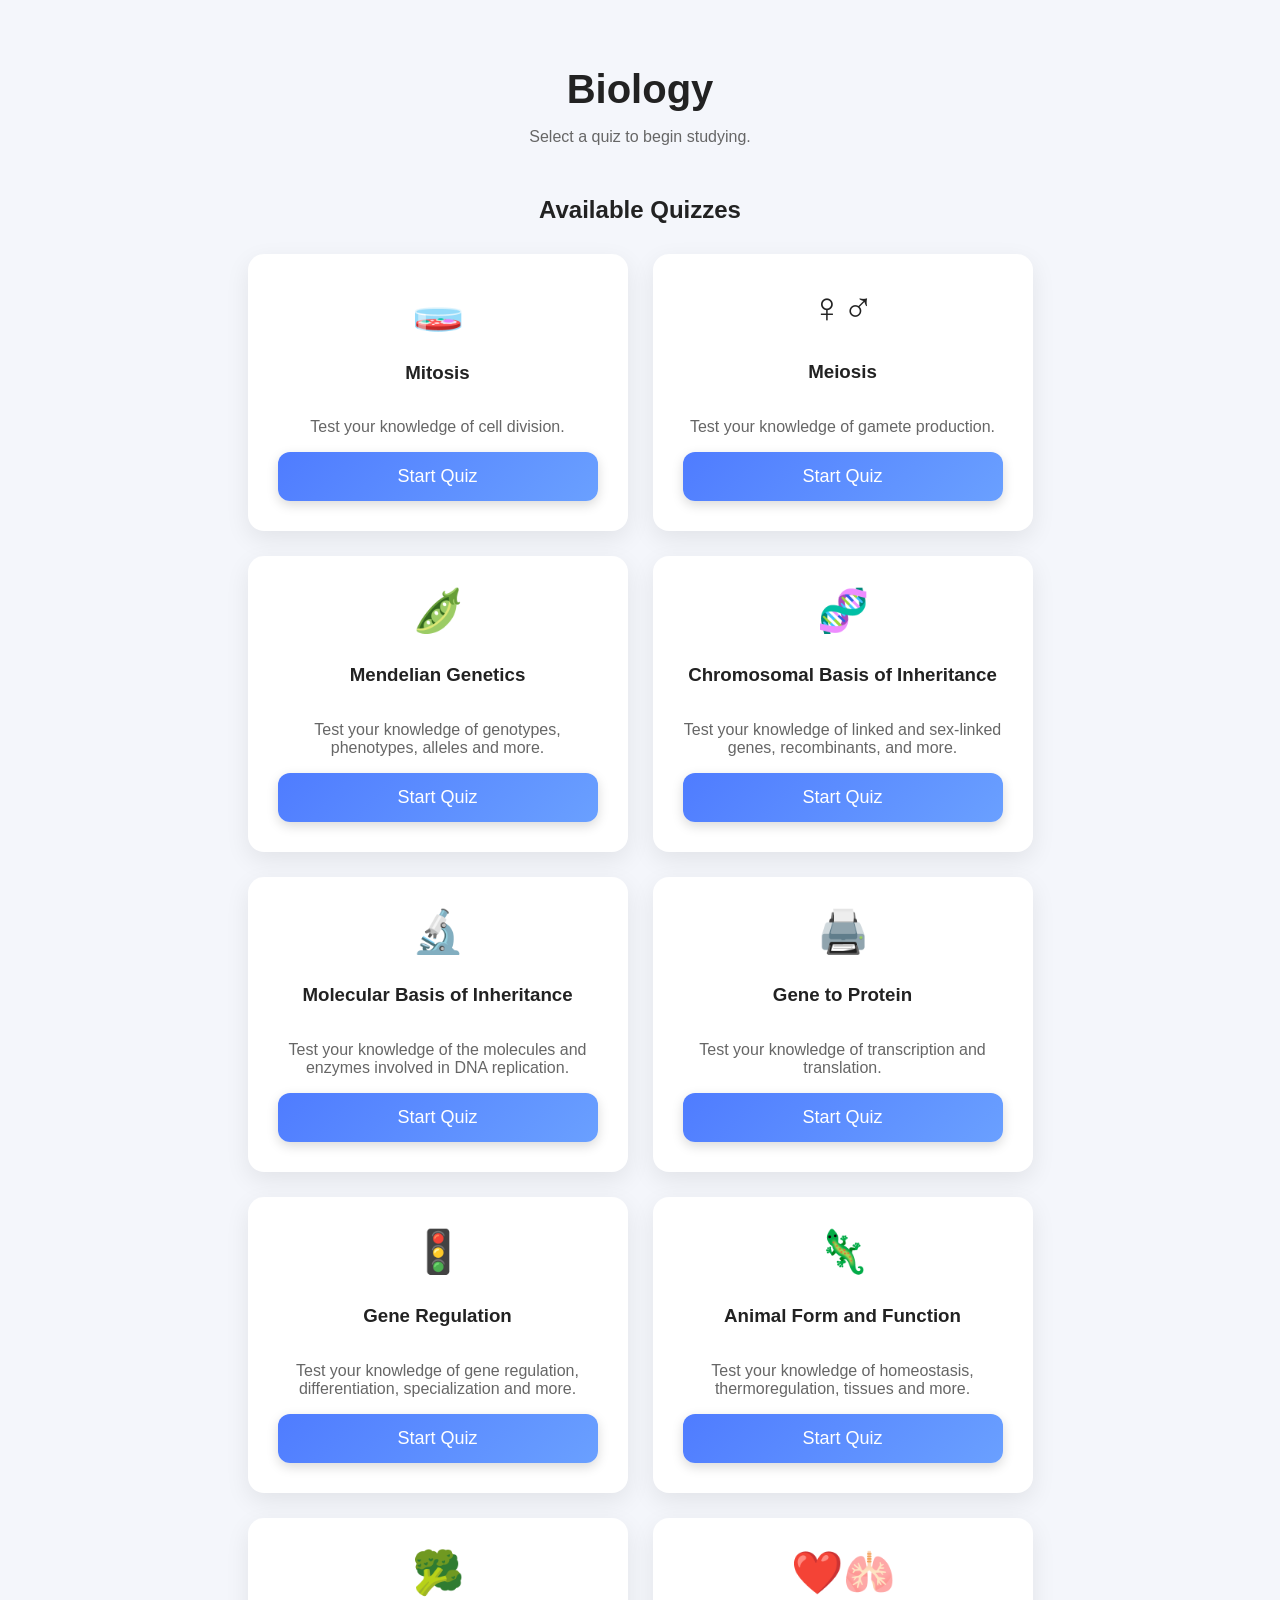
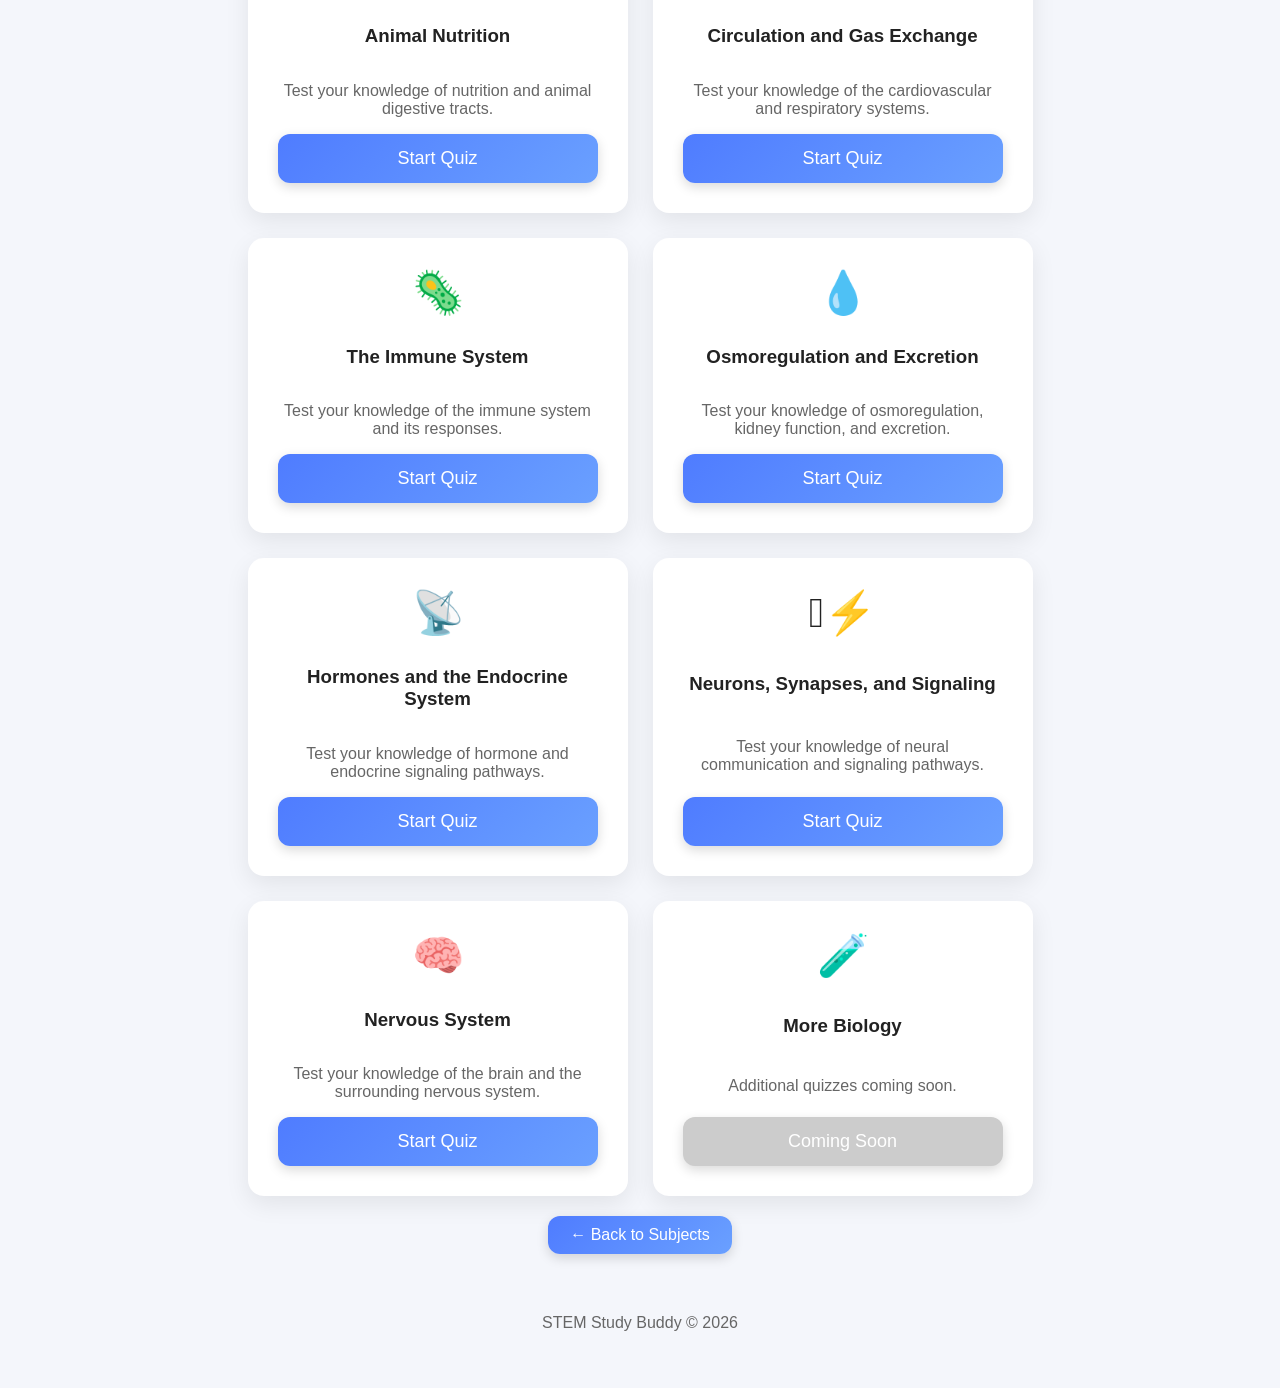
==== commit 15637e41: "Finals quizzes pt 2" ====
--- a/biology.html
+++ b/biology.html
@@ -197,6 +197,48 @@
           </a>
         </div>
 
+        <div class="subject-card">
+          <div class="subject-icon">📡</div>
+
+          <h3>Hormones and the Endocrine System</h3>
+
+          <p>
+            Test your knowledge of hormone and endocrine signaling pathways.
+          </p>
+
+          <a href="quiz.html?quiz=biology/hormones_and_the_endocrine_system">
+            <button class="btn btn-full">Start Quiz</button>
+          </a>
+        </div>
+
+        <div class="subject-card">
+          <div class="subject-icon">𖣂⚡</div>
+
+          <h3>Neurons, Synapses, and Signaling</h3>
+
+          <p>
+            Test your knowledge of neural communication and signaling pathways.
+          </p>
+
+          <a href="quiz.html?quiz=biology/neurons_synapses_and_signaling">
+            <button class="btn btn-full">Start Quiz</button>
+          </a>
+        </div>
+
+        <div class="subject-card">
+          <div class="subject-icon">🧠</div>
+
+          <h3>Nervous System</h3>
+
+          <p>
+            Test your knowledge of the brain and the surrounding nervous system.
+          </p>
+
+          <a href="quiz.html?quiz=biology/nervous_system">
+            <button class="btn btn-full">Start Quiz</button>
+          </a>
+        </div>
+
         <!-- FUTURE QUIZ -->
 
         <div class="subject-card">
